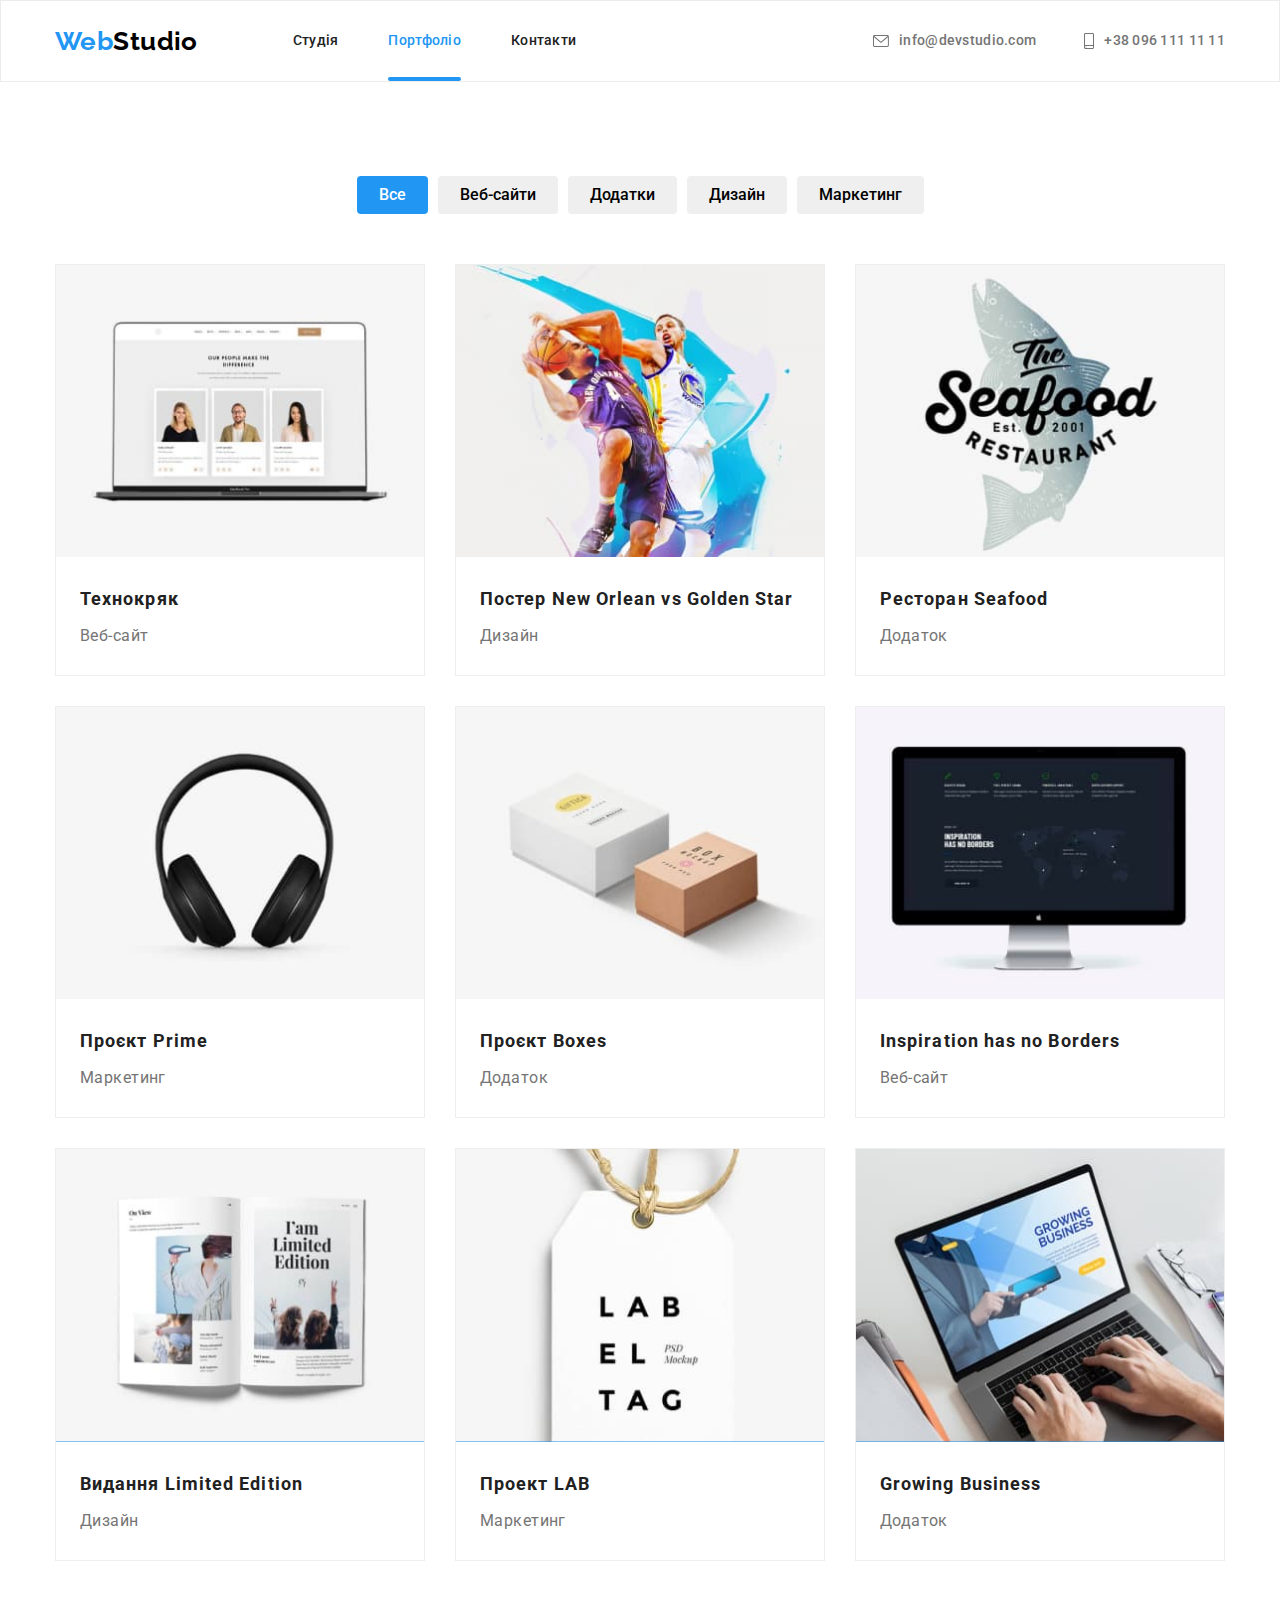
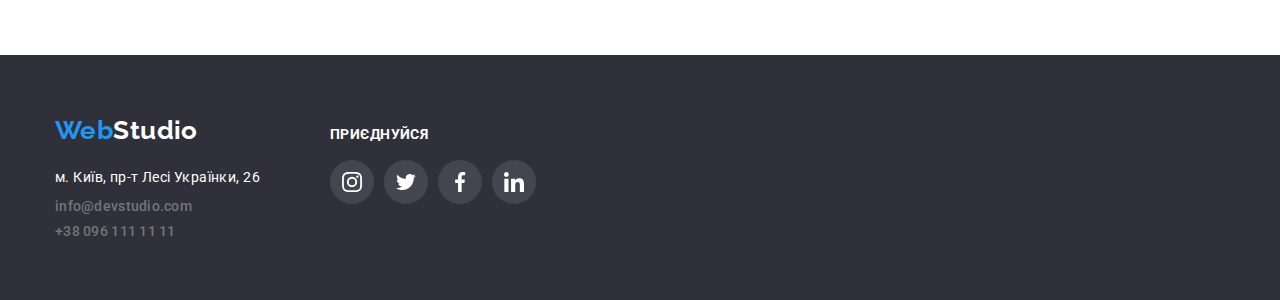
==== portfolio.html @ 2b694356 "Оформнення модального вікна HTML" ====
<!DOCTYPE html>
<html lang="ua">
<head>
    <meta charset="UTF-8">
    <meta http-equiv="X-UA-Compatible" content="IE=edge">
    <meta name="viewport" content="width=device-width, initial-scale=1.0">
    <title>Portfolio</title>
    <link rel="preconnect" href="https://fonts.googleapis.com">
    <link rel="preconnect" href="https://fonts.gstatic.com" crossorigin>
    <link href="https://fonts.googleapis.com/css2?family=Raleway:wght@700&family=Roboto:wght@400;500;700;900&display=swap" 
    rel="stylesheet">
    <link rel="stylesheet" href="https://cdn.jsdelivr.net/npm/modern-normalize@1.1.0/modern-normalize.min.css">
    <link rel="stylesheet" href="./css/styles.css">
</head>
<body>
   
    <!--Шапка сторінки-->
    <header class="page-header">
        <div class="header-container container page-header-container">
            <nav class="navigation">
                <a class="logo link" href="./index.html"><span class="accent">Web</span>Studio</a>
                <ul class="menu">
                    <li class="menu-item"><a class="menu-link link" href="./index.html">Студія</a></li>
                    <li class="menu-item"><a class="menu-link link current" href="./portfolio.html">Портфоліо</a></li>
                    <li class="menu-item"><a class="menu-link link" href="">Контакти</a></li>
                </ul>
            </nav>
            <ul class="menu-contact">
                <li class="contact-maill-menu"> 
                    
                    <a class="contact-maill link" href="mailto:info@devstudio.com">
                    <svg class="envelope-maill">
                        <use href="./images/icons.svg#icon-envelope"></use>
                    </svg>
                    info@devstudio.com</a>
                </li>
                    
                
               
                <li class="contact-maill-menu"> 
                    
                    <a class="contact-phone-number link" href="tel:+380961111111">
                        <svg class="envelope-phone">
                        <use href="./images/icons.svg#icon-smartphone">

                        </use>
                    </svg>
                    +38 096 111 11 11</a>
                </li>
            </ul>
               
        </div>
        
    </header>
    
    <main>
        <section class="section-main-container section">
            <div class="container">
                <h1 class="visually-hidden"hidden>Приклади</h1>
                <ul class="btn-button">
                    <li class="btn-active"><button class="btn active" type="button">Все</button></li>
                    <li class="btn-active"><button class="btn" type="button">Веб-сайти</button></li>
                    <li class="btn-active"><button class="btn" type="button">Додатки</button></li>
                    <li class="btn-active"><button class="btn" type="button">Дизайн</button></li>
                    <li class="btn-active"><button class="btn" type="button">Маркетинг</button></li>
                </ul>
                <ul class="project-list">
                    <li class="text-container">
                        <a class="text-container-title" href="">
                            <div class="overlay-picture">
                                <img class="picture" src="./images/img1.jpg" alt="Тегнокряк" width="370" height="294">
                                <p class="overlay">
                                Ресурс пропонує комплексні пропозиції з різним рівнем функціоналу та сервісів. 
                                Все це дозволить відвідувачу отримати вичерпні відомості про компанію чи приватну особу.
                                </p>
                            </div>
                            
                            <div class="text-project-title">
                                <h2 class="project-title">Технокряк</h3>
                                <p class="tagline">Веб-сайт</p>
                            </div>   
                        </a>
                        
                        
                    </li>
                    <li class="text-container">
                        <a class="text-container-title" href="">
                            <div class="overlay-picture">
                                <img class="picture" src="./images/img2.jpg" alt="Тегнокряк" width="370" height="294">
                                <p class="overlay">
                                Ресурс пропонує комплексні пропозиції з різним рівнем функціоналу та сервісів. 
                                Все це дозволить відвідувачу отримати вичерпні відомості про компанію чи приватну особу.
                                </p>
                            </div>
                            
                            <div class="text-project-title">
                                <h2 class="project-title">Постер New Orlean vs Golden Star</h3>
                                <p class="tagline">Дизайн</p>
                            </div>
                        </a>
                        
                        
                    </li>
                    <li class="text-container">
                        <a class="text-container-title" href="">
                            <div class="overlay-picture">
                                <img class="picture" src="./images/img3.jpg" alt="Тегнокряк" width="370" height="294">
                                <p class="overlay">
                                Ресурс пропонує комплексні пропозиції з різним рівнем функціоналу та сервісів. 
                                Все це дозволить відвідувачу отримати вичерпні відомості про компанію чи приватну особу.
                                </p>
                            </div>
                            <div class="text-project-title">
                                <h2 class="project-title">Ресторан Seafood</h3>
                                <p class="tagline">Додаток</p>
                            </div>   
                        </a>
                        
                        
                    </li>
                    <li class="text-container">
                        <a class="text-container-title" href="">
                            <div class="overlay-picture">
                                <img class="picture" src="./images/img4.jpg" alt="Тегнокряк" width="370" height="294">
                                <p class="overlay">
                                Ресурс пропонує комплексні пропозиції з різним рівнем функціоналу та сервісів. 
                                Все це дозволить відвідувачу отримати вичерпні відомості про компанію чи приватну особу.
                                </p>
                            </div>
                            <div class="text-project-title">
                                <h2 class="project-title">Проєкт Prime</h3>
                                <p class="tagline">Маркетинг</p>
                            </div> 
                        </a>
                        
                        
                    </li>
                    <li class="text-container">
                        <a class="text-container-title" href="">
                            <div class="overlay-picture">
                                <img class="picture" src="./images/img5.jpg" alt="Тегнокряк" width="370" height="294">
                                <p class="overlay">
                                Ресурс пропонує комплексні пропозиції з різним рівнем функціоналу та сервісів. 
                                Все це дозволить відвідувачу отримати вичерпні відомості про компанію чи приватну особу.
                                </p>
                            </div>
                            <div class="text-project-title">
                                <h2 class="project-title">Проєкт Boxes</h3>
                                <p class="tagline">Додаток</p>
                            </div>   
                        </a>
                        
                        
                    </li>
                    <li class="text-container">
                        <a class="text-container-title" href="">
                            <div class="overlay-picture">
                                <img class="picture" src="./images/img6.jpg" alt="Тегнокряк" width="370" height="294">
                                <p class="overlay">
                                Ресурс пропонує комплексні пропозиції з різним рівнем функціоналу та сервісів. 
                                Все це дозволить відвідувачу отримати вичерпні відомості про компанію чи приватну особу.
                                </p>
                            </div>
                            <div class="text-project-title">
                                <h2 class="project-title">Inspiration has no Borders</h3>
                                <p class="tagline">Веб-сайт</p>
                             </div>
                        </a>
                        
                       
                    </li>
                    
                    <li class="text-container">
                        <a class="text-container-title" href="">
                            <div class="overlay-picture">
                                <img class="picture" src="./images/img7.jpg" alt="Тегнокряк" width="370" height="294">
                                <p class="overlay">
                                Ресурс пропонує комплексні пропозиції з різним рівнем функціоналу та сервісів. 
                                Все це дозволить відвідувачу отримати вичерпні відомості про компанію чи приватну особу.
                                </p>
                            </div>
                            <div class="text-project-title">
                                <h2 class="project-title">Видання Limited Edition</h3>
                                <p class="tagline">Дизайн</p> 
                            </div>
                        </a>
                        
                        
                    </li>
                    <li class="text-container">
                        <a class="text-container-title" href="">
                            <div class="overlay-picture">
                                <img class="picture" src="./images/img8.jpg" alt="Тегнокряк" width="370" height="294">
                                <p class="overlay">
                                Ресурс пропонує комплексні пропозиції з різним рівнем функціоналу та сервісів. 
                                Все це дозволить відвідувачу отримати вичерпні відомості про компанію чи приватну особу.
                                </p>
                            </div>
                            <div class="text-project-title">
                                <h2 class="project-title">Проект LAB</h3>
                                <p class="tagline">Маркетинг</p>
                            </div>
                        </a>
                        
                        
                    </li>
                    <li class="text-container">
                        <a class="text-container-title" href="">
                            <div class="overlay-picture">
                                <img class="picture" src="./images/img9.jpg" alt="Тегнокряк" width="370" height="294">
                                <p class="overlay">
                                Ресурс пропонує комплексні пропозиції з різним рівнем функціоналу та сервісів. 
                                Все це дозволить відвідувачу отримати вичерпні відомості про компанію чи приватну особу.
                                </p>
                            </div>
                            <div class="text-project-title">
                                <h2 class="project-title">Growing Business</h3>
                                <p class="tagline">Додаток</p>
                            </div>
                        </a>
                        
                        
                    </li>
            
                </ul>
                   
            </div>
            
            
         
            
            
            
         
        </section>
            
        
        
    </main>
   
    <!--Підвал Сторінки-->
    <footer class="footer-conteiner footer-page">
        <div class="container footer-box ">
            <div class="footer-page-box">
                <a class="logo link footer-logo" href="./index.html"><span class="accent">Web</span>Studio</a>
                <address class="address">
                    <ul class="contact-link">
                        <li class="maps-contact-phone">
                            <a class="maps link" href="https://goo.gl/maps/CPtrU1FHBa2aNyZL9" target="_blank" rel="noopener noreferrer nofollow">м. Київ, пр-т Лесі Українки, 26</a> 
                        </li>
                        <li class="maps-contact-phone">
                            <a class="contact-maill link" href="mailto:info@devstudio.com">info@devstudio.com</a>
                        </li>
                        <li class="maps-contact-phone">
                            <a class="contact-phone-number link" href="tel:+380961111111">+38 096 111 11 11</a>
                        </li>
                    </ul>
                </address>  
            </div>
            <div class="footer-sociale-page-box">
                <div class="footer-sociale-list">
                    <p class="footer-sociale">Приєднуйся</p>
                    <ul class="social-list-footer">
                        <li>
                            <a href="" class="social-list-link-footer">
                                <svg aria-label="іконка інстаграм" width='20' height='20' class="social-list-icon-footer">
                                  <use href="./images/icons.svg#icon-instagram"></use>
                                </svg>
                            </a> 
                        </li>
                        <li>
                            <a href="" class="social-list-link-footer">
                                <svg aria-label="іконка твіттер" width='20' height='20' class="social-list-icon-footer">
                                  <use href="./images/icons.svg#icon-twitter"></use>
                                </svg>
                            </a>
                        </li>
                        <li>
                            <a href="" class="social-list-link-footer">
                                <svg aria-label="іконка феусбук" width='20' height='20' class="social-list-icon-footer">
                                  <use href="./images/icons.svg#icon-facebook"></use>
                                </svg>
                            </a>
                        </li>
                        <li>
                            <a href="" class="social-list-link-footer">
                                <svg aria-label="іконка лінкедин" width='20' height='20' class="social-list-icon-footer">
                                  <use href="./images/icons.svg#icon-linkedin"></use>
                                </svg>
                            </a>
                        </li>
        
                    </ul>
                </div>
            </div>
        </div>
        
        
    </footer>

    
</body>
</html>
---- css/styles.css ----
:root {
  --primary-font: 'Roboto', sans-serif;
  --secondary-font: 'Raleway', sans-serif;
  --primary-text-color: #FFFFFF;
  --secondary-text-color: #212121;
  --primary-text-color-theme-light: #757575;
  --secondary-text-color-theme-light: #2196F3;
  --accent-color: #2F303A;
  --night-color:  #000;
  --main-color: #F5F5F5;
  --third-color: #F5F4FA;
  --icon-color: #AFB1B8;
  --transition-dur-and-func: 250ms linear;
  --transition-timing: cubic-bezier(0.4, 0, 0.2, 1);
}

h1,
h2,
h3,
p {
  margin-top: 0;
  margin-bottom: 0;
}

ul,
ol {
  margin-top: 0;
  margin-bottom: 0;
  padding-left: 0;
}

.container {
  width: 1200px;
  margin-left: auto;
  margin-right: auto;
  padding-right: 15px;
  padding-left: 15px;
}




body {
  font-family: var(--primary-font);
  font-size: 14px;
  letter-spacing: 0.03em;
  color: var(--secondary-text-color);
  background-color: var(--primary-text-color);
}


.section {
  padding-top: 94px;
  padding-bottom: 94px;
}

.picture {
  display: block;
}

.link {
  text-decoration: none; 
}
ul {
  list-style: none;
}

.logo {
  margin-right: 95px;
  font-family: var(--secondary-font);
  font-weight: 700;
  font-size: 26px;
  line-height: 1.19;
  color: var(--night-color);
}

.header-container {
  background-color: var(--primary-text-color);
 }

.page-header {
  border: 1px solid #ECECEC;
 }

.page-header-container {
  display: flex;
  align-items: center;
  justify-content: space-between; 
}

.envelope-maill {
  width: 16px;
  height: 12px;
  margin-right: 10px;
  fill: currentColor;
}





.envelope-phone {
  width: 10px;
  height: 16px;
  margin-right: 10px;
  fill: currentColor;
}

.contact-maill-menu {
  display: flex; 
  justify-content: center; 
  align-items: center; 
}


.navigation {
  display: flex;
  align-items: center;
}


.menu {
  display: flex;
  align-items: center;
}

.menu-contact {
  display: flex;
  align-items: center;
  }



.accent {
  color: var(--secondary-text-color-theme-light);
}



.menu-item:not(:last-child) {
  margin-right: 50px;
}

.menu-link {
font-family:  var(--primary-font);
font-weight: 500;
line-height: 1.14;
letter-spacing: 0.02em;
color: var(--secondary-text-color);
transition: color var(--transition-dur-and-func);
position: relative;
display: inline-block;
padding-bottom: 32px;
padding-top: 32px;
}



.menu-link:hover,
.menu-link:focus {
  color: var(--secondary-text-color-theme-light);
}

.menu-link.current::after {
  content:"";
  position: absolute;
  height: 4px;
  width: 100%;
  background-color: var(--secondary-text-color-theme-light);
  border-radius: 2px;
  bottom: 0;
  left: 0;
}

.current {
  color: var(--secondary-text-color-theme-light);
}

.button.active {
background-color: var(--secondary-text-color-theme-light);
color: var(--primary-text-color);
}

.contact-maill,
.contact-phone-number {
font-family: var(--primary-font);
font-weight: 500;
line-height: 1.14;
letter-spacing: 0.02em;
color: var(--primary-text-color-theme-light);
display: flex;
align-items: center;
transition: color var(--transition-dur-and-func);
}




.contact-maill:hover,
.contact-maill:focus,
.contact-phone-number:hover,
.contact-phone-number:focus {
color: var(--secondary-text-color-theme-light);
fill: var(--secondary-text-color-theme-light);
}

.contact-maill {
  margin-left: auto;
  margin-right: 48px;
}




.hero {
  max-width: 1600px;
  height: 600px;
  margin-left: auto;
  margin-right: auto;
  background-color: #C4C4C4; 
  background-image: linear-gradient(
    to right,
    rgba(47, 48, 58, 0.4),
    rgba(47, 48, 58, 0.4)),
    url('../images/hero.jpg');
  background-repeat: no-repeat;
  background-position: center;
  background-size: cover;
  text-align: center;
  padding-top: 200px;
  padding-bottom: 200px;
}




.hero-title {
width: 696px;
margin-left: auto;
margin-right: auto;
text-align: center;
font-family: var(--primary-font);
font-weight: 900;
font-size: 44px;
line-height:1.36;
letter-spacing: 0.06em;
text-transform: uppercase;
color: var(--primary-text-color);
}

.modal-open-btn:focus,
.modal-open-btn {
cursor: pointer;
font-family: var(--primary-font);
font-weight: 700;
font-size: 16px;
line-height: 1.88;
text-align: center;
letter-spacing: 0.06em;
color: var(--primary-text-color);
background: var(--secondary-text-color-theme-light);
box-shadow: 0px 4px 4px rgba(0, 0, 0, 0.15);
border-radius: 4px;
margin: auto;
margin-top: 30px;
}

.modal-open-btn {
  border: none;
  width: 216px;
  height: 50px;
}

.about-title-icon {
  width: 70px;
  height: 70px; 
  fill: var(--secondary-text-color);
}

.about-title-icon-fon {
  height: 120px;
  margin-bottom: 30px;
  background-color: var(--third-color);
  border-radius: 4px;
  display: flex; 
  justify-content: center; 
  align-items: center; 
}



.visually-hidden {
  position: absolute;
  width: 1px;
  height: 1px;
  margin: -1px;
  border: 0;
  padding: 0;
  
  white-space: nowrap;
  clip-path: inset(100%);
  clip: rect(0 0 0 0);
  overflow: hidden;
}

.about-work {
  display: flex;
}

.about-work-title:not(:last-child) {
  margin-right: 30px;
}

.about-work-title {
  width: 270px;
}



.about-title {
margin-bottom: 15px;
line-height: 1.14;
text-transform: uppercase;
font-size: 14px;
}

.about-text {
line-height: 1.71;
color: var(--primary-text-color-theme-light);
}

.title-conteiner {
 padding-top: 0px;
}

.about-section-title {
  display: flex;
  align-items: center;
}



.team-title {
  display: flex;
  align-items: center;
}



.image-picture:not(:last-child) {
  margin-right: 30px;
} 

.image-picture {
  position: relative;
  overflow: hidden;
}

.overlay-text {
  position: absolute;
  bottom: 0;
  left: 0; 
  
  font-family: 'Roboto';
  font-style: normal;
  font-weight: 700;
  font-size: 14px;
  line-height: 16px;
  text-align: center;
  letter-spacing: 0.03em;
  text-transform: uppercase;
  color: var(--primary-text-color);
  background-color: rgba(47, 48, 58, 0.8);
  height: 70px;
  width: 370px;
  display: flex;
  align-items: center;
  justify-content: center;
}

.team-section-title:not(:last-child) {
  margin-right: 30px;
} 

.team-section-title {
  background-color: var(--primary-text-color);
  width: 270px;
  height: 428px;
  box-shadow: 0px 1px 3px rgba(0, 0, 0, 0.12), 0px 1px 1px rgba(0, 0, 0, 0.14), 0px 2px 1px rgba(0, 0, 0, 0.2);
  border-radius: 0px 0px 4px 4px;
}






.section-title {
margin-bottom: 50px;
font-size: 36px;
line-height: 1.17;
text-align: center;
}

.team {
  background-color: var(--third-color);
}


.social-list-icon {
  fill: var(--icon-color);
  transition: fill var(--transition-dur-and-func);
}

.social-list {
  display: flex;
  justify-content: center;
  column-gap: 10px;
}

.social-list-link {
  display: flex;
  align-items: center;
  justify-content: center;
  width: 44px;
  height: 44px;
  border-radius: 50%;
  background-color: var(--primary-text-color);
  transition: background-color var(--transition-dur-and-func);
}

.social-list-link:hover,
.social-list-link:focus {
  background-color: var(--secondary-text-color-theme-light);
}



.social-list-link:hover .social-list-icon,
.social-list-link:focus .social-list-icon {
  fill: var(--primary-text-color);
}


.team-name {
padding-top: 30px;
margin-bottom: 15px;
font-weight: 500;
font-size: 16px;
line-height: 1.19;
text-align: center;
}

.team-position {
/* padding-bottom: 30px; */
font-size: 16px;
line-height: 1.19;
text-align: center;
color: var(--primary-text-color-theme-light);
margin-bottom: 16px;
}

.clients-box {
  display: flex;
  align-items: center;
}

.clients-icon-box {
  width: 170px;
  height: 92px;
  border: 1px solid #AFB1B8;
  border-radius: 4px; 
  display: flex;
  align-items: center;
  justify-content: center;
  color: var(--icon-color);
  transition: color var(--transition-dur-and-func);
  transition: border-color var(--transition-dur-and-func);
}


.clients-icon-box:hover,
.clients-icon-box:focus {
  color: var(--secondary-text-color-theme-light);
  border-color: var(--secondary-text-color-theme-light);
  transition: color var(--transition-dur-and-func), 
  border-color var(--transition-dur-and-func);
}



.clients:not(:last-child) {
  margin-right: 30px;
}

.clients-icon {
  display: flex;
  align-items: center;
  justify-content: center;
  fill: currentColor;
}





.footer-box {
  display: flex;
  align-items: baseline;
}


.footer-page {
  background-color: var(--accent-color);
}



/* 
.footer-sociale-list {
  padding-top: 79px;
  padding-bottom: 100px;
} */

.address {
  font-style: normal;
}




.footer-logo {
  color: var(--primary-text-color);
  margin-bottom: 20px;
  margin-right: 0;
  display: block;
}



.footer-conteiner {
  background-color: var(--accent-color);
  padding-bottom: 60px;
  padding-top: 60px;
}



.maps {
font-weight: 400;
line-height: 1.71;
color: var(--primary-text-color);
}

.maps-contact-phone:not(:last-child) {
  margin-bottom: 9px;
}

.footer-sociale-page-box {
  margin-left: 70px;
}



.footer-sociale {
  color: var(--primary-text-color); 
  font-family: 'Roboto';
  font-style: normal;
  font-weight: 700;
  font-size: 14px;
  line-height: 16px;
  letter-spacing: 0.03em;
  margin-bottom: 18.25px;
  text-transform: uppercase;
  display: block;
}



.social-list-icon-footer {
  fill: var(--primary-text-color);
  transition: fill var(--transition-dur-and-func);
  transition-timing-function: var(--transition-timing); 
}

.social-list-footer {
  display: flex;
  justify-content: center;
  column-gap: 10px;
}

.social-list-link-footer {
  display: flex;
  align-items: center;
  justify-content: center;
  width: 44px;
  height: 44px;
  border-radius: 50%;
  background-color: rgba(255, 255, 255, 0.1);
  transition: background-color var(--transition-dur-and-func);
}

.social-list-link-footer:hover,
.social-list-link-footer:focus {
  background-color: var(--secondary-text-color-theme-light);
}

.social-list-link-footer:hover .social-list-icon-footer,
.social-list-link-footer:focus .social-list-icon-footer {
  fill: var(--primary-text-color);
}

.btn {
cursor: pointer;
font-family: var(--primary-font);
font-weight: 500;
font-size: 16px;
line-height: 1.6;
text-align: center;
border: none;
padding: 6px 22px;
border-radius: 4px;
transition: color var(--transition-dur-and-func), 
background-color var(--transition-dur-and-func), 
box-shadow var(--transition-dur-and-func);
}

.btn:focus,
.btn:hover {
  color: var(--primary-text-color);
  background-color: var(--secondary-text-color-theme-light);
  box-shadow: 0px 3px 1px rgba(0, 0, 0, 0.1), 0px 1px 2px rgba(0, 0, 0, 0.08), 0px 2px 2px rgba(0, 0, 0, 0.12);
  border-radius: 4px;
}

.btn-button {
  display: flex;
  justify-content: center;
  margin-bottom: 50px;
}

  
.text-container {
  background-color: var(--primary-text-color);
  border: 1px solid #EEEEEE;
  width: calc((100% - 60px) / 3);
}

.text-project-title {
 padding: 24px;
}

.picture {
  max-width: 100%;
  height: auto;
}



.section-main-container {
  padding-left: auto;
  padding-right: auto;
}

.btn-active:not(:last-child) {
  margin-right: 10px;
}

.btn-active {
  transition: background-color var(--transition-dur-and-func);
  transition-timing-function: var(--transition-timing) 
}

.project-list {
  display: flex;
  flex-wrap: wrap;
  gap: 30px;
}

.text-container:hover {
  cursor: pointer;
  box-shadow: 0px 4px 4px rgba(0, 0, 0, 0.25);
}





.active {
  background-color: var(--secondary-text-color-theme-light);
  color: var(--primary-text-color);
}

.project-title {
font-size: 18px;
line-height: 2;
letter-spacing: 0.06em;
margin-bottom: 4px;
color: var(--secondary-text-color); 
}

.text-container-title {
  text-decoration: none;
}



.tagline {
font-size: 16px;
line-height: 1.88;
color: var(--primary-text-color-theme-light);
}

.overlay-picture {
  position: relative;
  overflow: hidden;
}

.overlay {
  position: absolute;
  top: 0;
  left: 0;
  background-color: rgba(33, 150, 243, 0.9);
  color: var(--primary-text-color);
  padding: 63px 24px;
  font-family: 'Roboto';
  font-style: normal;
  font-weight: 400;
  font-size: 18px;
  line-height: 28px;
  letter-spacing: 0.03em;
  height: 100%;
  width: 100%;
  /* overflow: auto; */
  transform: translateY(100%);
  transition: transform 250ms linear;
}

.text-container-title:hover .overlay,
.text-container-title:focus .overlay {
  transform: translateY(0%)
}

.backdrop {
  position: fixed;
  top: 0;
  left: 0;
  z-index: 100;
  width: 100%;
  height: 100%;
  background-color: rgba(0, 0, 0, 0.2);
  opacity: 1;
  visibility: visible;
  pointer-events: auto;
  transition: opacity 250ms ease, visibility 250ms ease;
}

.backdrop.is-hidden {
  visibility: hidden;
  opacity: 0;
  pointer-events: none;
}

.modal {
  position: absolute;
  top: 50%;
  left: 50%;
  transform: translate(-50%, -50%);
  width: 528px;
  height: 581px;
  background-color: var(--primary-text-color);
  box-shadow: 0px 1px 3px rgba(0, 0, 0, 0.12), 0px 1px 1px rgba(0, 0, 0, 0.14), 0px 2px 1px rgba(0, 0, 0, 0.2);
  border-radius: 4px;
}

.modal-close-btn {
  position: absolute;
  top: 8px;
  right: 8px;
  display: flex;
  align-items: center;
  justify-content: center;
  background-color: transparent;
  border: 1px solid rgba(0, 0, 0, 0.1);
  /* box-shadow: 0px 4px 4px rgba(0, 0, 0, 0.25); */
  border-radius: 50%;
  width: 30px;
  height: 30px;
  padding: 0;
 
}

.modal-close-btn:hover {
  box-shadow: 0px 4px 4px rgba(0, 0, 0, 0.25);
  fill: var(--secondary-text-color-theme-light);
  cursor: pointer;
}
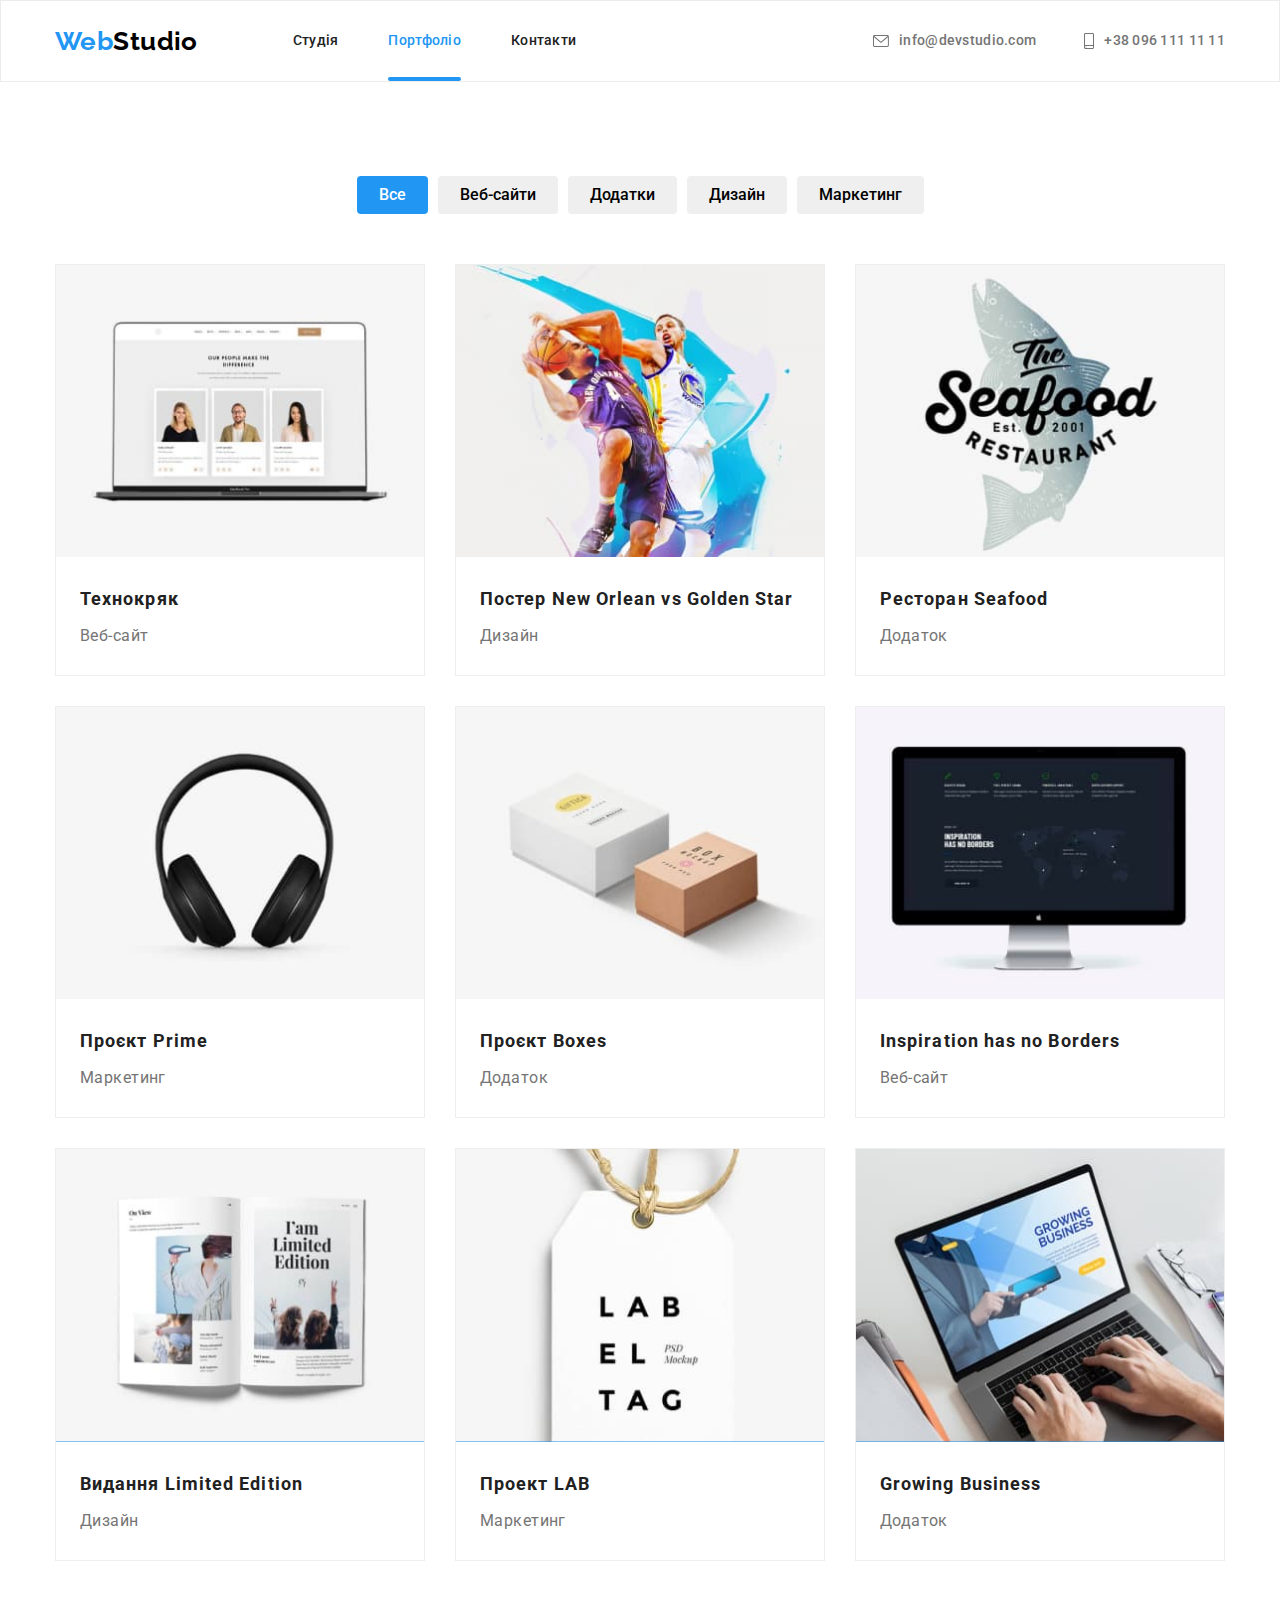
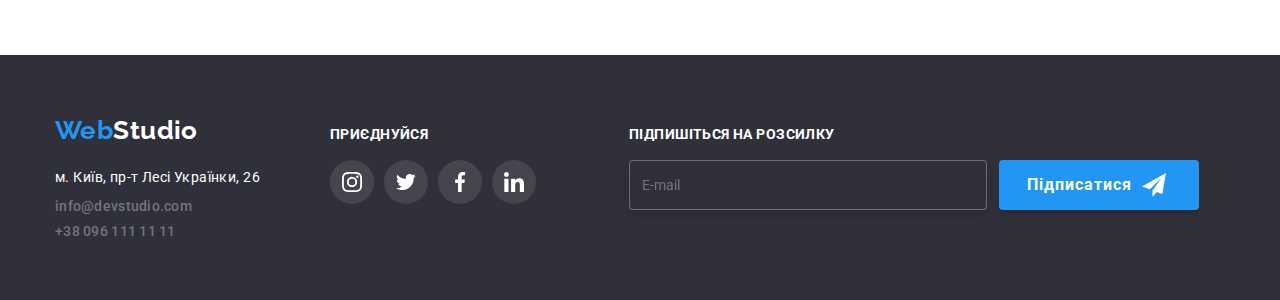
==== commit 82c33d61: "оновлення підвалу" ====
--- a/portfolio.html
+++ b/portfolio.html
@@ -293,6 +293,21 @@
                     </ul>
                 </div>
             </div>
+            <div class="footer-sociale-list-footer">
+                <p class="modal-form-title-footer">Підпишіться на розсилку</p>
+                <form class="modal-form-footer">
+                    <label class="modal-form-field-footer">
+                        <input type="text" class="modal-form-input-footer" placeholder="E-mail">
+                        
+                    </label>
+                    <button type="button" class="modal-form-submit-foote">Підписатися
+                        <svg class="modal-close-icon-footer" width="24" height="24">
+                            <use href="./images//icons.svg#icon-icon-send"></use>
+                        </svg>
+                    </button>
+                    
+                </form>
+            </div>
         </div>
         
         
--- a/css/styles.css
+++ b/css/styles.css
@@ -608,6 +608,66 @@
 .social-list-link-footer:hover .social-list-icon-footer,
 .social-list-link-footer:focus .social-list-icon-footer {
   fill: var(--primary-text-color);
+}
+
+
+.modal-form-title-footer {
+  color: var(--primary-text-color); 
+  font-family: 'Roboto';
+  font-style: normal;
+  font-weight: 700;
+  font-size: 14px;
+  line-height: 16px;
+  letter-spacing: 0.03em;
+  margin-bottom: 18.25px;
+  text-transform: uppercase;
+  display: block; 
+}
+
+.modal-form-input-footer {
+  width: 358px;
+  height: 50px;
+  border: 1px solid rgba(255, 255, 255, 0.3);
+  filter: drop-shadow(0px 4px 4px rgba(0, 0, 0, 0.15));
+  border-radius: 4px;
+  background-color: var(--accent-color);
+  padding-left: 12px;
+}
+
+.modal-form-submit-foote {
+  width: 200px;
+  height: 50px;
+  margin-left: 12px;
+  background-color: var(--secondary-text-color-theme-light);
+  box-shadow: 0px 4px 4px rgba(0, 0, 0, 0.15);
+  border-radius: 4px; 
+  cursor: pointer;
+  border: none;
+  font-family: 'Roboto';
+  font-style: normal;
+  font-weight: 700;
+  display: flex;
+  font-size: 16px;
+  line-height: 30px;
+  align-items: center;
+  text-align: center;
+  letter-spacing: 0.06em;
+  color: var(--primary-text-color);
+  padding: 10px 28px;
+}
+
+.modal-form-footer {
+  display: flex;
+}
+
+
+.modal-close-icon-footer {
+ margin-left: 10px;
+
+}
+
+.footer-sociale-list-footer {
+  margin-left: 93px;
 }
 
 .btn {
@@ -771,6 +831,7 @@
   background-color: var(--primary-text-color);
   box-shadow: 0px 1px 3px rgba(0, 0, 0, 0.12), 0px 1px 1px rgba(0, 0, 0, 0.14), 0px 2px 1px rgba(0, 0, 0, 0.2);
   border-radius: 4px;
+  padding: 40px;
 }
 
 .modal-close-btn {
@@ -795,3 +856,181 @@
   fill: var(--secondary-text-color-theme-light);
   cursor: pointer;
 }
+
+.modal-form-title {
+  font-family: 'Roboto';
+  font-style: normal;
+  font-weight: 700;
+  font-size: 20px;
+  line-height: 23px;
+  text-align: center;
+  letter-spacing: 0.03em;
+  margin-bottom: 12px;
+  color: var(--secondary-text-color);
+}
+
+.modal-form {
+  display: flex;
+  flex-direction: column;
+}
+
+.modal-form-input {
+  width: 100%;
+  height: 40px;
+  border: 1px solid rgba(33, 33, 33, 0.2);
+  border-radius: 4px;
+  padding-left: 42px;
+  transition: border-color var(--transition-dur-and-func);
+}
+
+.modal-form-input:focus {
+  outline: none;
+  border-color: var(--secondary-text-color-theme-light);
+}
+
+.modal-form-field-desc {
+  font-family: 'Roboto';
+  font-style: normal;
+  font-weight: 400;
+  font-size: 12px;
+  line-height: 14px;
+  letter-spacing: 0.01em;
+  color: var(--primary-text-color-theme-light);
+  display: block;
+  margin-bottom: 4px;
+}
+
+.modal-form-field {
+  margin-bottom: 10px;
+}
+
+.modal-form-input-icon {
+  display: block;
+  position: absolute;
+  top: 50%;
+  left: 12px;
+  transform: translateY(-50%);
+  transition: fill var(--transition-dur-and-func);
+}
+
+.modal-form-input-wrapper {
+  position: relative;
+  display: block;
+}
+
+.modal-form-input:focus + .modal-form-input-icon {
+ fill: var(--secondary-text-color-theme-light);
+}
+
+.modal-form-message {
+  width: 100%;
+  height: 120px;
+  border: 1px solid rgba(33, 33, 33, 0.2);
+  border-radius: 4px;
+  padding: 12px 16px;
+  resize: none;
+  transition: border-color var(--transition-dur-and-func);
+}
+
+
+.modal-form-check {
+  position: absolute;
+  appearance: none;
+}
+
+.modal-form-check-field {
+  display: flex;
+  margin-top: 20px;
+  margin-bottom: 30px;
+  margin-left: auto;
+  margin-right: auto;
+  align-items: center;
+  text-align: center;
+}
+
+.modal-form-message:focus {
+  outline: none;
+  border-color: var(--secondary-text-color-theme-light);
+}
+
+.modal-form-message::placeholder {
+  font-family: 'Roboto';
+  font-style: normal;
+  font-weight: 400;
+  font-size: 12px;
+  line-height: 14px;
+  letter-spacing: 0.01em;
+  color: rgba(117, 117, 117, 0.5);
+}
+
+.modal-form-own-checkbox {
+  border: 2px solid #212121;
+  border-radius: 2px;
+  width: 16px;
+  height: 15px;
+  margin-right: 8.38px;
+}
+
+.modal-form-own-checkbox-icon {
+  display: none;
+  
+}
+
+
+
+.modal-form-check:checked + .modal-form-own-checkbox {
+  background-color: var(--secondary-text-color-theme-light);
+  border-color: var(--secondary-text-color-theme-light);
+}
+
+.modal-form-check:checked + .modal-form-own-checkbox .modal-form-own-checkbox-icon {
+  display: block;
+}
+
+/* .modal-form-check:focus + .modal-form-own-checkbox {
+  box-shadow: 0 0 0 2px rgba(0, 0, 255, 0.5); 
+} */
+
+.modal-form-submit {
+ width: 200px;
+ height: 50px;
+ align-self: center;
+ padding: 10px 52px;
+ border-color: var(--secondary-text-color-theme-light);
+ color: var(--primary-text-color);
+ background-color: var(--secondary-text-color-theme-light);
+ box-shadow: 0px 4px 4px rgba(0, 0, 0, 0.15);
+ border-radius: 4px;
+ font-family: 'Roboto';
+ font-style: normal;
+ font-weight: 700;
+ font-size: 16px;
+ line-height: 30px;
+
+ display: flex;
+ align-items: center;
+ text-align: center;
+ letter-spacing: 0.06em;
+ cursor: pointer;
+}
+
+.modal-form-own-checkbox-text {
+  font-family: 'Roboto';
+  font-style: normal;
+  font-weight: 400;
+  font-size: 14px;
+  line-height: 24px;
+  letter-spacing: 0.03em;
+  color: var(--primary-text-color-theme-light);
+}
+
+.modal-form-own-checkbox-contract {
+  font-family: 'Roboto';
+  font-style: normal;
+  font-weight: 400;
+  font-size: 14px;
+  line-height: 24px;
+  letter-spacing: 0.03em;
+  text-decoration-line: underline;
+  color: var(--secondary-text-color-theme-light);
+}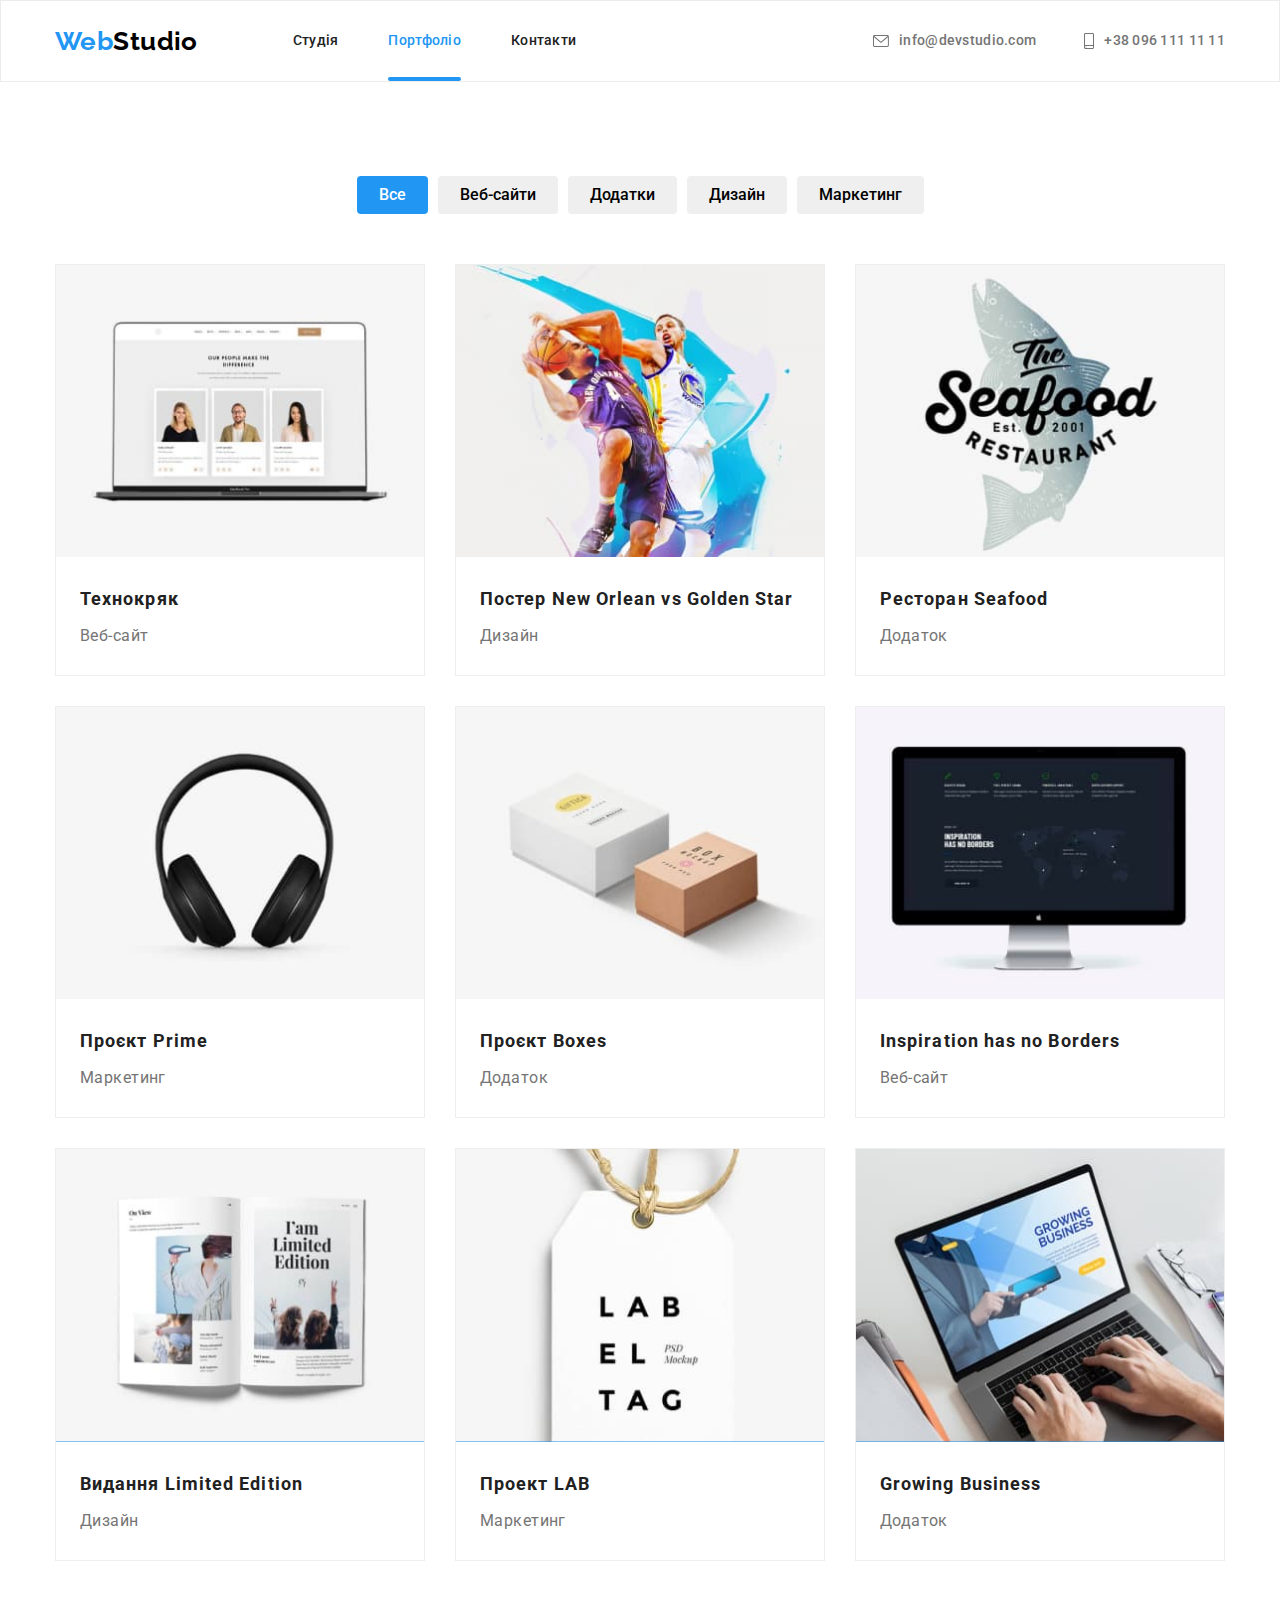
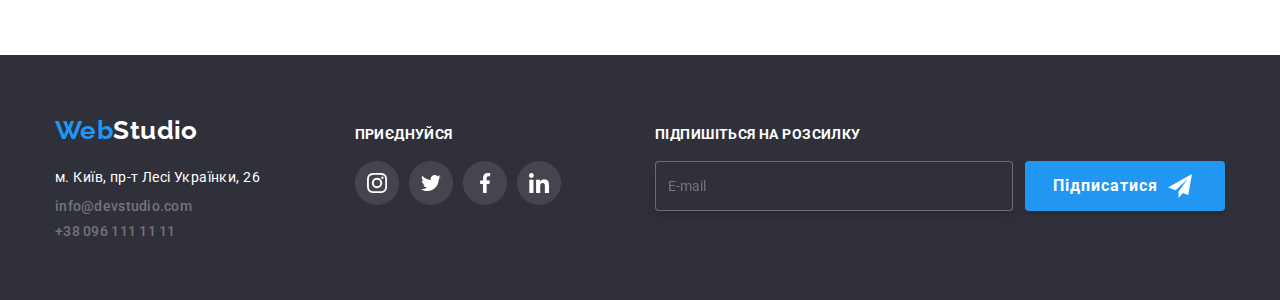
==== commit 318c6c30: "футер/портфоліо" ====
--- a/portfolio.html
+++ b/portfolio.html
@@ -297,10 +297,12 @@
                 <p class="modal-form-title-footer">Підпишіться на розсилку</p>
                 <form class="modal-form-footer">
                     <label class="modal-form-field-footer">
-                        <input type="text" class="modal-form-input-footer" placeholder="E-mail">
+                        
+
+                        <input type="mail" class="modal-form-input-footer" placeholder="E-mail" name="user_maill" />
                         
                     </label>
-                    <button type="button" class="modal-form-submit-foote">Підписатися
+                    <button type="submit" class="modal-form-submit-foote">Підписатися
                         <svg class="modal-close-icon-footer" width="24" height="24">
                             <use href="./images//icons.svg#icon-icon-send"></use>
                         </svg>
--- a/css/styles.css
+++ b/css/styles.css
@@ -361,13 +361,13 @@
   bottom: 0;
   left: 0; 
   
-  font-family: 'Roboto';
+  
   font-style: normal;
   font-weight: 700;
   font-size: 14px;
-  line-height: 16px;
+  line-height: 1.14;
   text-align: center;
-  letter-spacing: 0.03em;
+  
   text-transform: uppercase;
   color: var(--primary-text-color);
   background-color: rgba(47, 48, 58, 0.8);
@@ -507,6 +507,7 @@
 .footer-box {
   display: flex;
   align-items: baseline;
+  justify-content: space-between;
 }
 
 
@@ -556,20 +557,20 @@
   margin-bottom: 9px;
 }
 
-.footer-sociale-page-box {
+/* .footer-sociale-page-box {
   margin-left: 70px;
-}
+} */
 
 
 
 .footer-sociale {
   color: var(--primary-text-color); 
-  font-family: 'Roboto';
+  
   font-style: normal;
   font-weight: 700;
   font-size: 14px;
-  line-height: 16px;
-  letter-spacing: 0.03em;
+  line-height: 1.14;
+ 
   margin-bottom: 18.25px;
   text-transform: uppercase;
   display: block;
@@ -613,16 +614,16 @@
 
 .modal-form-title-footer {
   color: var(--primary-text-color); 
-  font-family: 'Roboto';
-  font-style: normal;
   font-weight: 700;
   font-size: 14px;
-  line-height: 16px;
-  letter-spacing: 0.03em;
+  line-height: 1.14;
+ 
   margin-bottom: 18.25px;
   text-transform: uppercase;
-  display: block; 
-}
+  
+}
+
+
 
 .modal-form-input-footer {
   width: 358px;
@@ -632,6 +633,7 @@
   border-radius: 4px;
   background-color: var(--accent-color);
   padding-left: 12px;
+  color: var(--primary-text-color);
 }
 
 .modal-form-submit-foote {
@@ -643,12 +645,12 @@
   border-radius: 4px; 
   cursor: pointer;
   border: none;
-  font-family: 'Roboto';
+  
   font-style: normal;
   font-weight: 700;
   display: flex;
   font-size: 16px;
-  line-height: 30px;
+  line-height: 1.88;
   align-items: center;
   text-align: center;
   letter-spacing: 0.06em;
@@ -660,15 +662,14 @@
   display: flex;
 }
 
-
 .modal-close-icon-footer {
  margin-left: 10px;
 
 }
 
-.footer-sociale-list-footer {
+/* .footer-sociale-list-footer {
   margin-left: 93px;
-}
+} */
 
 .btn {
 cursor: pointer;
@@ -787,8 +788,8 @@
   font-style: normal;
   font-weight: 400;
   font-size: 18px;
-  line-height: 28px;
-  letter-spacing: 0.03em;
+  line-height: 1.56;
+  
   height: 100%;
   width: 100%;
   /* overflow: auto; */
@@ -827,7 +828,7 @@
   left: 50%;
   transform: translate(-50%, -50%);
   width: 528px;
-  height: 581px;
+  /* height: 581px; */
   background-color: var(--primary-text-color);
   box-shadow: 0px 1px 3px rgba(0, 0, 0, 0.12), 0px 1px 1px rgba(0, 0, 0, 0.14), 0px 2px 1px rgba(0, 0, 0, 0.2);
   border-radius: 4px;
@@ -851,20 +852,20 @@
  
 }
 
-.modal-close-btn:hover {
+.modal-close-btn:hover,
+.modal-close-btn:focus {
   box-shadow: 0px 4px 4px rgba(0, 0, 0, 0.25);
   fill: var(--secondary-text-color-theme-light);
   cursor: pointer;
+  transition: var(--transition-dur-and-func);
 }
 
 .modal-form-title {
-  font-family: 'Roboto';
   font-style: normal;
   font-weight: 700;
   font-size: 20px;
-  line-height: 23px;
+  line-height: 1.2;
   text-align: center;
-  letter-spacing: 0.03em;
   margin-bottom: 12px;
   color: var(--secondary-text-color);
 }
@@ -889,11 +890,8 @@
 }
 
 .modal-form-field-desc {
-  font-family: 'Roboto';
-  font-style: normal;
-  font-weight: 400;
   font-size: 12px;
-  line-height: 14px;
+  line-height: 1.17;
   letter-spacing: 0.01em;
   color: var(--primary-text-color-theme-light);
   display: block;
@@ -902,6 +900,10 @@
 
 .modal-form-field {
   margin-bottom: 10px;
+}
+
+.modal-form-field-desc-message {
+  margin-bottom: 20px;
 }
 
 .modal-form-input-icon {
@@ -923,6 +925,7 @@
 }
 
 .modal-form-message {
+  display: block;
   width: 100%;
   height: 120px;
   border: 1px solid rgba(33, 33, 33, 0.2);
@@ -938,14 +941,14 @@
   appearance: none;
 }
 
+
+
 .modal-form-check-field {
   display: flex;
-  margin-top: 20px;
   margin-bottom: 30px;
-  margin-left: auto;
-  margin-right: auto;
   align-items: center;
   text-align: center;
+  justify-content: center;
 }
 
 .modal-form-message:focus {
@@ -953,12 +956,16 @@
   border-color: var(--secondary-text-color-theme-light);
 }
 
+.modal-close-btn:focus {
+  outline: none;
+}
+
 .modal-form-message::placeholder {
-  font-family: 'Roboto';
+ 
   font-style: normal;
-  font-weight: 400;
+ 
   font-size: 12px;
-  line-height: 14px;
+  line-height: 1.17;
   letter-spacing: 0.01em;
   color: rgba(117, 117, 117, 0.5);
 }
@@ -980,18 +987,22 @@
 
 .modal-form-check:checked + .modal-form-own-checkbox {
   background-color: var(--secondary-text-color-theme-light);
-  border-color: var(--secondary-text-color-theme-light);
+  border: none;
+  transition: background-color var(--transition-dur-and-func);
 }
 
 .modal-form-check:checked + .modal-form-own-checkbox .modal-form-own-checkbox-icon {
   display: block;
 }
 
-/* .modal-form-check:focus + .modal-form-own-checkbox {
-  box-shadow: 0 0 0 2px rgba(0, 0, 255, 0.5); 
-} */
+.modal-form-check:focus + .modal-form-own-checkbox {
+ background-color: var(--secondary-text-color-theme-light);
+ border: none;
+ transition: var(--transition-dur-and-func);
+}
 
 .modal-form-submit {
+ border: none;
  width: 200px;
  height: 50px;
  align-self: center;
@@ -1001,11 +1012,11 @@
  background-color: var(--secondary-text-color-theme-light);
  box-shadow: 0px 4px 4px rgba(0, 0, 0, 0.15);
  border-radius: 4px;
- font-family: 'Roboto';
+
  font-style: normal;
- font-weight: 700;
+ 
  font-size: 16px;
- line-height: 30px;
+ line-height: 1.88;
 
  display: flex;
  align-items: center;
@@ -1015,22 +1026,22 @@
 }
 
 .modal-form-own-checkbox-text {
-  font-family: 'Roboto';
+ 
   font-style: normal;
-  font-weight: 400;
+
   font-size: 14px;
-  line-height: 24px;
-  letter-spacing: 0.03em;
+  line-height: 1.7;
+ 
   color: var(--primary-text-color-theme-light);
 }
 
 .modal-form-own-checkbox-contract {
-  font-family: 'Roboto';
+  
   font-style: normal;
-  font-weight: 400;
+  
   font-size: 14px;
-  line-height: 24px;
-  letter-spacing: 0.03em;
+  line-height: 1.7;
+
   text-decoration-line: underline;
   color: var(--secondary-text-color-theme-light);
 }